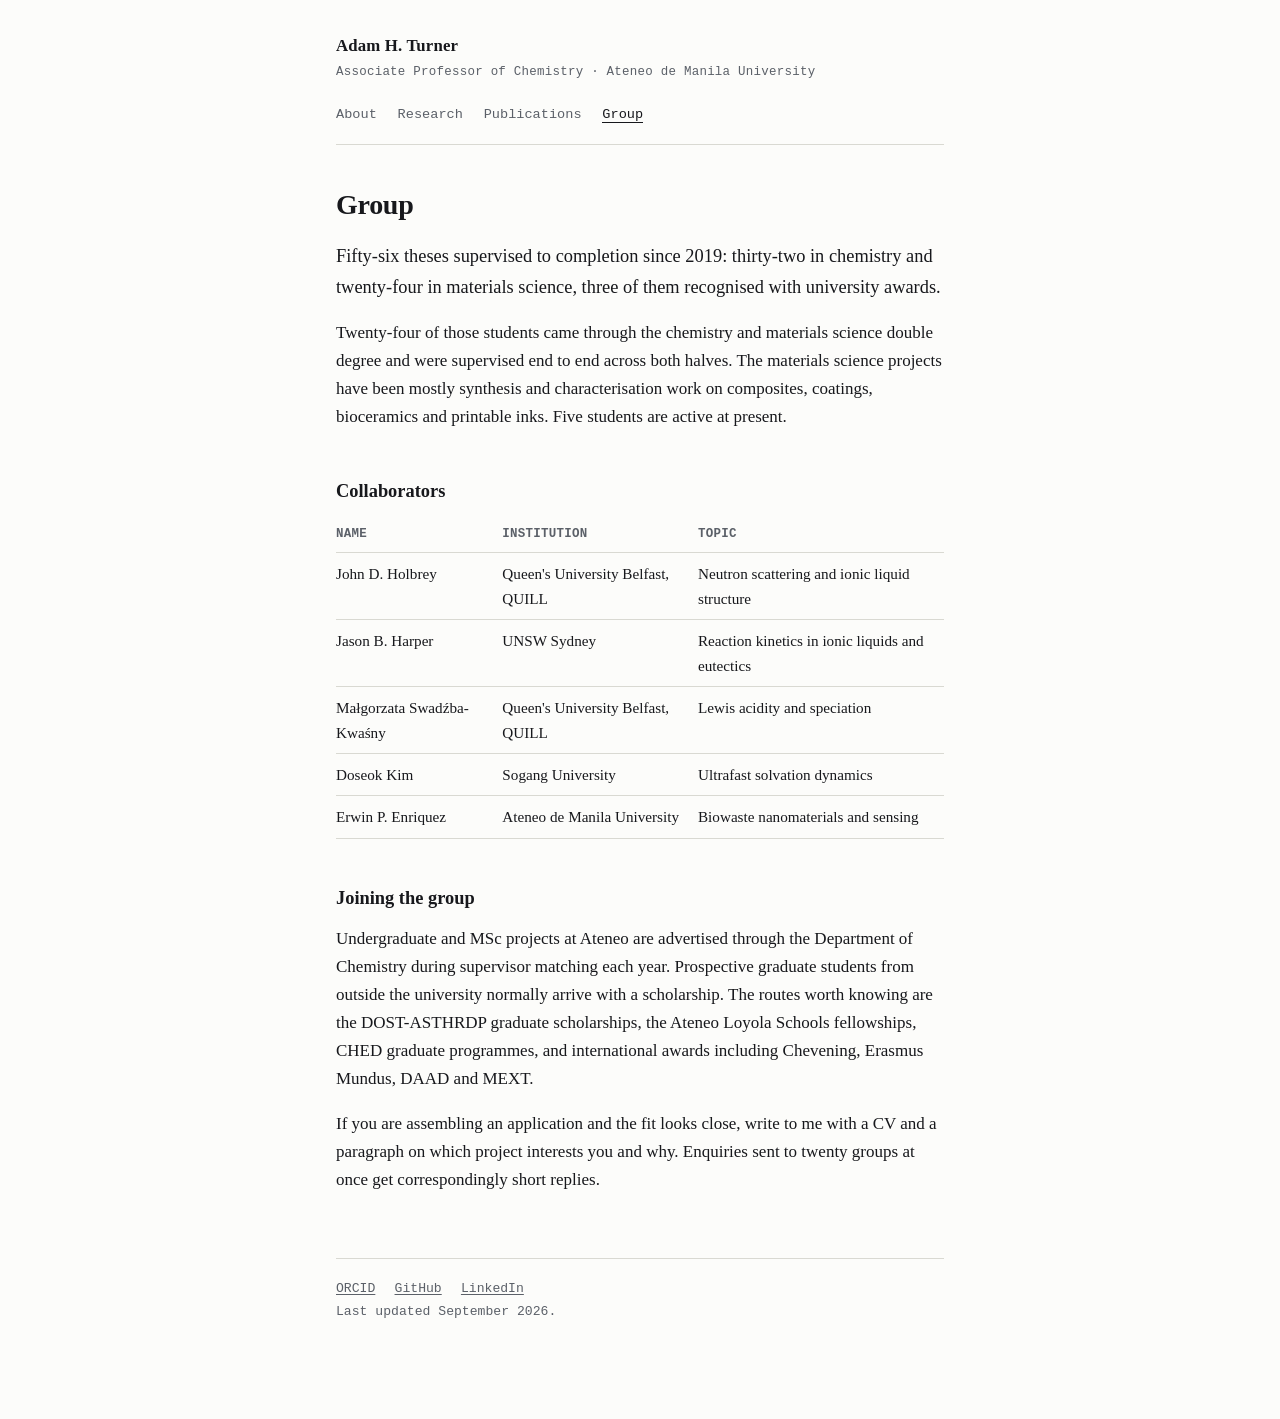
==== group.html @ 7c93ae62 "Replace site with hand-coded static version" ====
<!doctype html>
<html lang="en-GB">
<head>
<meta charset="utf-8">
<meta name="viewport" content="width=device-width, initial-scale=1">
<title>Group &middot; Adam H. Turner</title>
<meta name="description" content="Students, alumni and collaborators of the Turner group at Ateneo de Manila University.">
<link rel="stylesheet" href="style.css">
<link rel="canonical" href="https://adamhturner.com/group.html">
</head>
<body>
<a class="skip" href="#main">Skip to content</a>

<div class="wrap">

<header>
  <a class="sitename" href="index.html">Adam H. Turner
    <span>Associate Professor of Chemistry &middot; Ateneo de Manila University</span>
  </a>
  <nav aria-label="Main">
    <ul>
      <li><a href="index.html">About</a></li>
      <li><a href="research.html">Research</a></li>
      <li><a href="publications.html">Publications</a></li>
      <li><a href="group.html" aria-current="page">Group</a></li>
    </ul>
  </nav>
</header>

<main id="main">

<h1>Group</h1>

<p class="lede">Fifty-six theses supervised to completion since 2019: thirty-two in chemistry and twenty-four in materials science, three of them recognised with university awards.</p>

<p>Twenty-four of those students came through the chemistry and materials science double degree and were supervised end to end across both halves. The materials science projects have been mostly synthesis and characterisation work on composites, coatings, bioceramics and printable inks. Five students are active at present.</p>

<!--
  Student and alumni tables intentionally omitted for launch.
  To add them, paste a block like this above <h2>Collaborators</h2>.
  Ask each student first; anyone who declines is simply left out.
  For alumni, pick 8-12 whose destinations make the strongest case rather
  than listing all 56, and keep the "now" column to what is already public.

  <h2>Current members</h2>
  <table>
    <thead>
      <tr><th scope="col">Name</th><th scope="col">Degree</th><th scope="col">Project</th></tr>
    </thead>
    <tbody>
      <tr><td>Name</td><td>BSc Chemistry</td><td>Project title</td></tr>
    </tbody>
  </table>

  <h2>Alumni</h2>
  <table>
    <thead>
      <tr><th scope="col">Year</th><th scope="col">Name</th><th scope="col">Thesis</th><th scope="col">Now</th></tr>
    </thead>
    <tbody>
      <tr><td class="meta">2024</td><td>Name</td><td>Thesis title</td><td>Employer</td></tr>
    </tbody>
  </table>
-->

<h2>Collaborators</h2>

<table>
  <thead>
    <tr><th scope="col">Name</th><th scope="col">Institution</th><th scope="col">Topic</th></tr>
  </thead>
  <tbody>
    <tr><td>John D. Holbrey</td><td>Queen's University Belfast, QUILL</td><td>Neutron scattering and ionic liquid structure</td></tr>
    <tr><td>Jason B. Harper</td><td>UNSW Sydney</td><td>Reaction kinetics in ionic liquids and eutectics</td></tr>
    <tr><td>Małgorzata Swadźba-Kwaśny</td><td>Queen's University Belfast, QUILL</td><td>Lewis acidity and speciation</td></tr>
    <tr><td>Doseok Kim</td><td>Sogang University</td><td>Ultrafast solvation dynamics</td></tr>
    <tr><td>Erwin P. Enriquez</td><td>Ateneo de Manila University</td><td>Biowaste nanomaterials and sensing</td></tr>
  </tbody>
</table>

<h2>Joining the group</h2>

<p>Undergraduate and MSc projects at Ateneo are advertised through the Department of Chemistry during supervisor matching each year. Prospective graduate students from outside the university normally arrive with a scholarship. The routes worth knowing are the DOST-ASTHRDP graduate scholarships, the Ateneo Loyola Schools fellowships, CHED graduate programmes, and international awards including Chevening, Erasmus Mundus, DAAD and MEXT.</p>

<p>If you are assembling an application and the fit looks close, write to me with a CV and a paragraph on which project interests you and why. Enquiries sent to twenty groups at once get correspondingly short replies.</p>

</main>

<footer>
  <div class="contact-links">
    <a href="https://orcid.org/0000-0002-0579-7982">ORCID</a>
    <a href="https://github.com/turneradam">GitHub</a>
    <a href="https://www.linkedin.com/in/adamhturner">LinkedIn</a>
  </div>
  <p>Last updated September 2026.</p>
</footer>

</div>
</body>
</html>
---- style.css ----
:root {
  --ink: #17181c;
  --muted: #5b6068;
  --rule: #d9d9d2;
  --bg: #fcfcfa;
  --accent: #3d4f7c;

  --serif: "Iowan Old Style", Charter, Georgia, "Times New Roman", serif;
  --mono: ui-monospace, "SF Mono", Menlo, Consolas, monospace;

  --measure: 38rem;
}

*, *::before, *::after { box-sizing: border-box; }

html { -webkit-text-size-adjust: 100%; }

body {
  margin: 0;
  padding: 0 1.4rem 5rem;
  background: var(--bg);
  color: var(--ink);
  font: 1.0625rem/1.65 var(--serif);
  font-synthesis-weight: none;
}

.wrap { max-width: var(--measure); margin: 0 auto; }

/* Header and navigation */

header {
  border-bottom: 1px solid var(--rule);
  margin-bottom: 2.6rem;
  padding: 2rem 0 1rem;
}

.sitename {
  display: block;
  font-size: 1.05rem;
  font-weight: 600;
  letter-spacing: 0.01em;
  text-decoration: none;
  color: var(--ink);
}

.sitename span {
  display: block;
  font: 400 0.78rem/1.5 var(--mono);
  letter-spacing: 0.02em;
  color: var(--muted);
  margin-top: 0.2rem;
}

nav { margin-top: 1.1rem; }

nav ul {
  list-style: none;
  margin: 0;
  padding: 0;
  display: flex;
  flex-wrap: wrap;
  gap: 0 1.3rem;
}

nav a {
  font: 400 0.85rem/2 var(--mono);
  color: var(--muted);
  text-decoration: none;
  border-bottom: 1px solid transparent;
}

nav a:hover,
nav a:focus-visible { color: var(--accent); border-bottom-color: var(--accent); }

nav a[aria-current="page"] { color: var(--ink); border-bottom-color: var(--ink); }

/* Typography */

h1 {
  font-size: 1.75rem;
  font-weight: 600;
  line-height: 1.25;
  letter-spacing: -0.01em;
  margin: 0 0 1.2rem;
}

h2 {
  font-size: 1.15rem;
  font-weight: 600;
  margin: 2.8rem 0 0.7rem;
}

h3 {
  font-size: 1rem;
  font-weight: 600;
  margin: 1.8rem 0 0.35rem;
}

p { margin: 0 0 1.05rem; }

.lede { font-size: 1.15rem; }

a { color: var(--accent); text-decoration-thickness: 1px; text-underline-offset: 2px; }

a:hover { color: var(--ink); }

/* Metadata: dates, roles, identifiers */

.meta {
  font: 400 0.82rem/1.6 var(--mono);
  color: var(--muted);
}

/* Lists */

ul.plain { list-style: none; margin: 0; padding: 0; }

ul.plain > li { margin-bottom: 1.15rem; }

ul.bullets { padding-left: 1.1rem; margin: 0 0 1.05rem; }

ul.bullets li { margin-bottom: 0.35rem; }

/* Reference entries */

ol.refs {
  list-style: none;
  counter-reset: ref;
  margin: 0;
  padding: 0;
}

ol.refs > li {
  counter-increment: ref;
  position: relative;
  padding-left: 2.2rem;
  margin-bottom: 1.15rem;
}

ol.refs > li::before {
  content: counter(ref);
  position: absolute;
  left: 0;
  top: 0.15rem;
  font: 400 0.8rem/1 var(--mono);
  color: var(--muted);
}

.authors { font-variant-numeric: oldstyle-nums; }

.self { font-weight: 600; }

.venue { font-style: italic; }

/* Project and people blocks */

.entry {
  border-top: 1px solid var(--rule);
  padding-top: 1.1rem;
  margin-top: 1.6rem;
}

.entry h3 { margin-top: 0; }

.entry p:last-child { margin-bottom: 0; }

/* Tables */

table {
  width: 100%;
  border-collapse: collapse;
  margin: 0 0 1.4rem;
  font-size: 0.95rem;
}

th, td {
  text-align: left;
  vertical-align: top;
  padding: 0.5rem 0.7rem 0.5rem 0;
  border-bottom: 1px solid var(--rule);
}

th {
  font: 600 0.78rem/1.5 var(--mono);
  letter-spacing: 0.02em;
  text-transform: uppercase;
  color: var(--muted);
  white-space: nowrap;
}

td.meta { white-space: nowrap; }

/* Footer */

footer {
  border-top: 1px solid var(--rule);
  margin-top: 4rem;
  padding-top: 1.2rem;
  font: 400 0.82rem/1.7 var(--mono);
  color: var(--muted);
}

footer a { color: var(--muted); }

footer a:hover { color: var(--accent); }

.contact-links { display: flex; flex-wrap: wrap; gap: 0 1.2rem; }

/* Accessibility */

:focus-visible { outline: 2px solid var(--accent); outline-offset: 3px; }

.skip { position: absolute; left: -9999px; }

.skip:focus {
  left: 1rem;
  top: 1rem;
  background: var(--bg);
  padding: 0.5rem 0.8rem;
  border: 1px solid var(--accent);
  z-index: 10;
}

@media (max-width: 34rem) {
  body { font-size: 1rem; }
  h1 { font-size: 1.5rem; }
  table { font-size: 0.9rem; }
  td.meta { white-space: normal; }
}
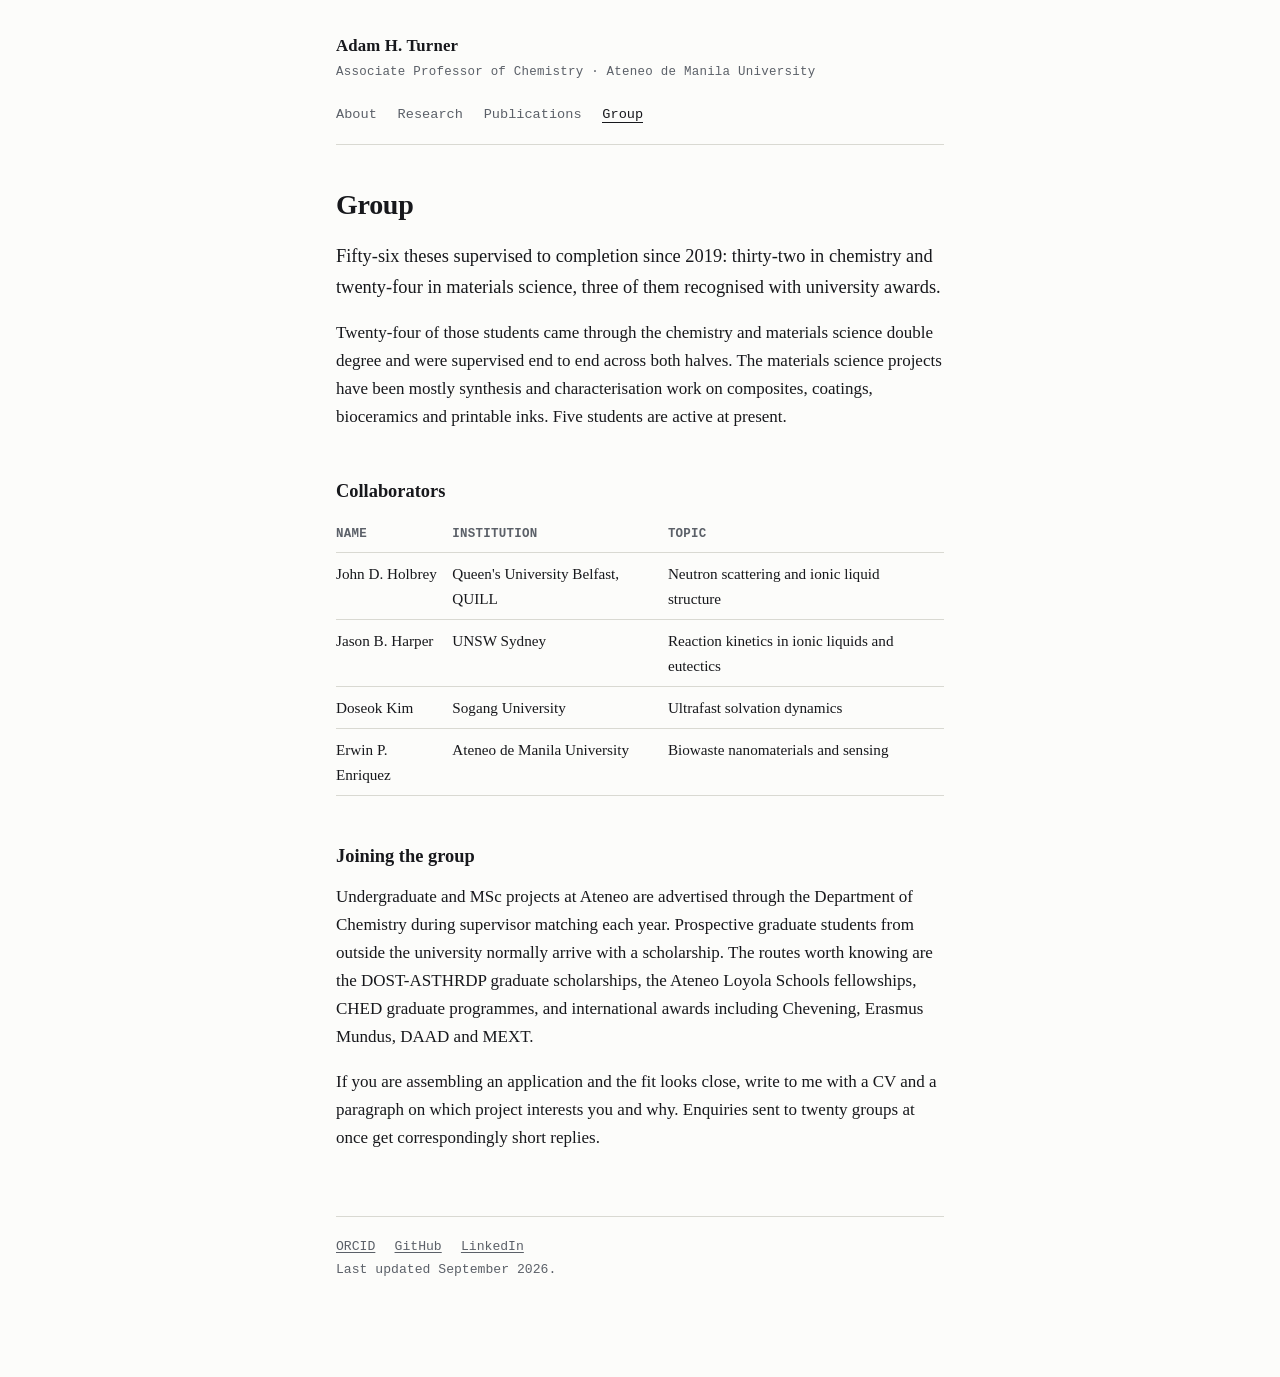
==== commit 67eded26: "update active collabs" ====
--- a/group.html
+++ b/group.html
@@ -72,7 +72,6 @@
   <tbody>
     <tr><td>John D. Holbrey</td><td>Queen's University Belfast, QUILL</td><td>Neutron scattering and ionic liquid structure</td></tr>
     <tr><td>Jason B. Harper</td><td>UNSW Sydney</td><td>Reaction kinetics in ionic liquids and eutectics</td></tr>
-    <tr><td>Małgorzata Swadźba-Kwaśny</td><td>Queen's University Belfast, QUILL</td><td>Lewis acidity and speciation</td></tr>
     <tr><td>Doseok Kim</td><td>Sogang University</td><td>Ultrafast solvation dynamics</td></tr>
     <tr><td>Erwin P. Enriquez</td><td>Ateneo de Manila University</td><td>Biowaste nanomaterials and sensing</td></tr>
   </tbody>
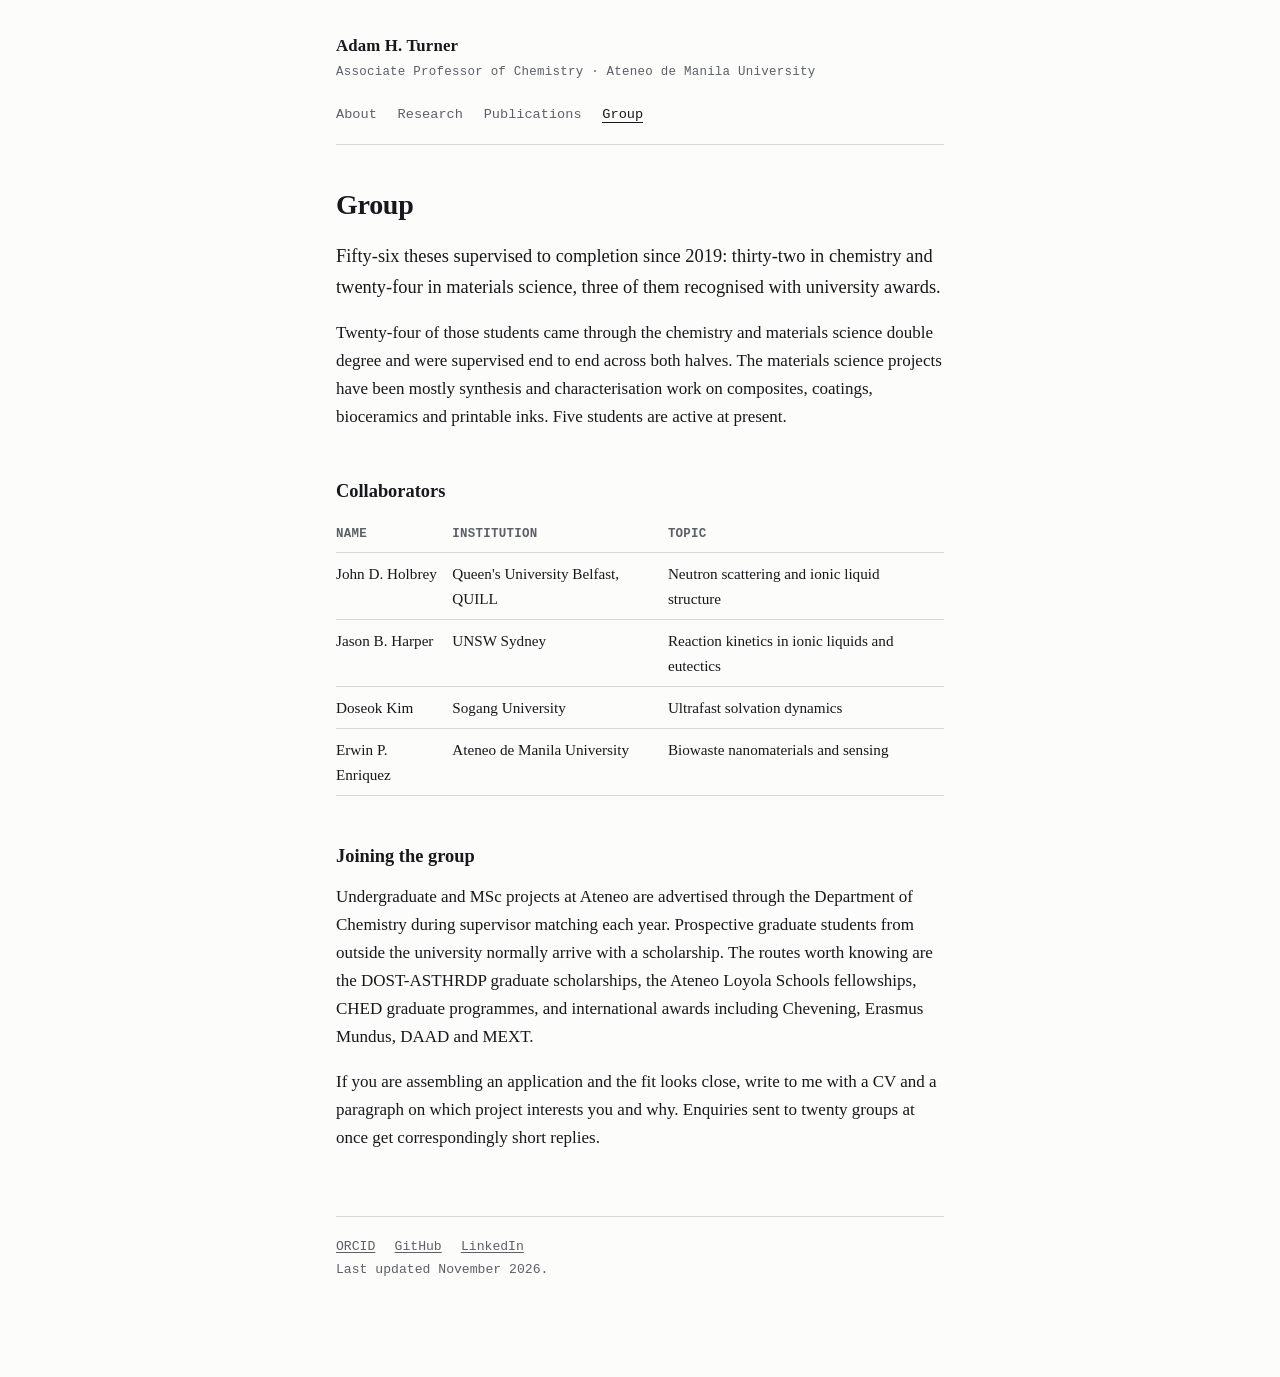
==== commit a82b4c54: "Add QUB honorary post, seminars, book chapter and preprint" ====
--- a/group.html
+++ b/group.html
@@ -91,7 +91,7 @@
     <a href="https://github.com/turneradam">GitHub</a>
     <a href="https://www.linkedin.com/in/adamhturner">LinkedIn</a>
   </div>
-  <p>Last updated September 2026.</p>
+  <p>Last updated November 2026.</p>
 </footer>
 
 </div>
